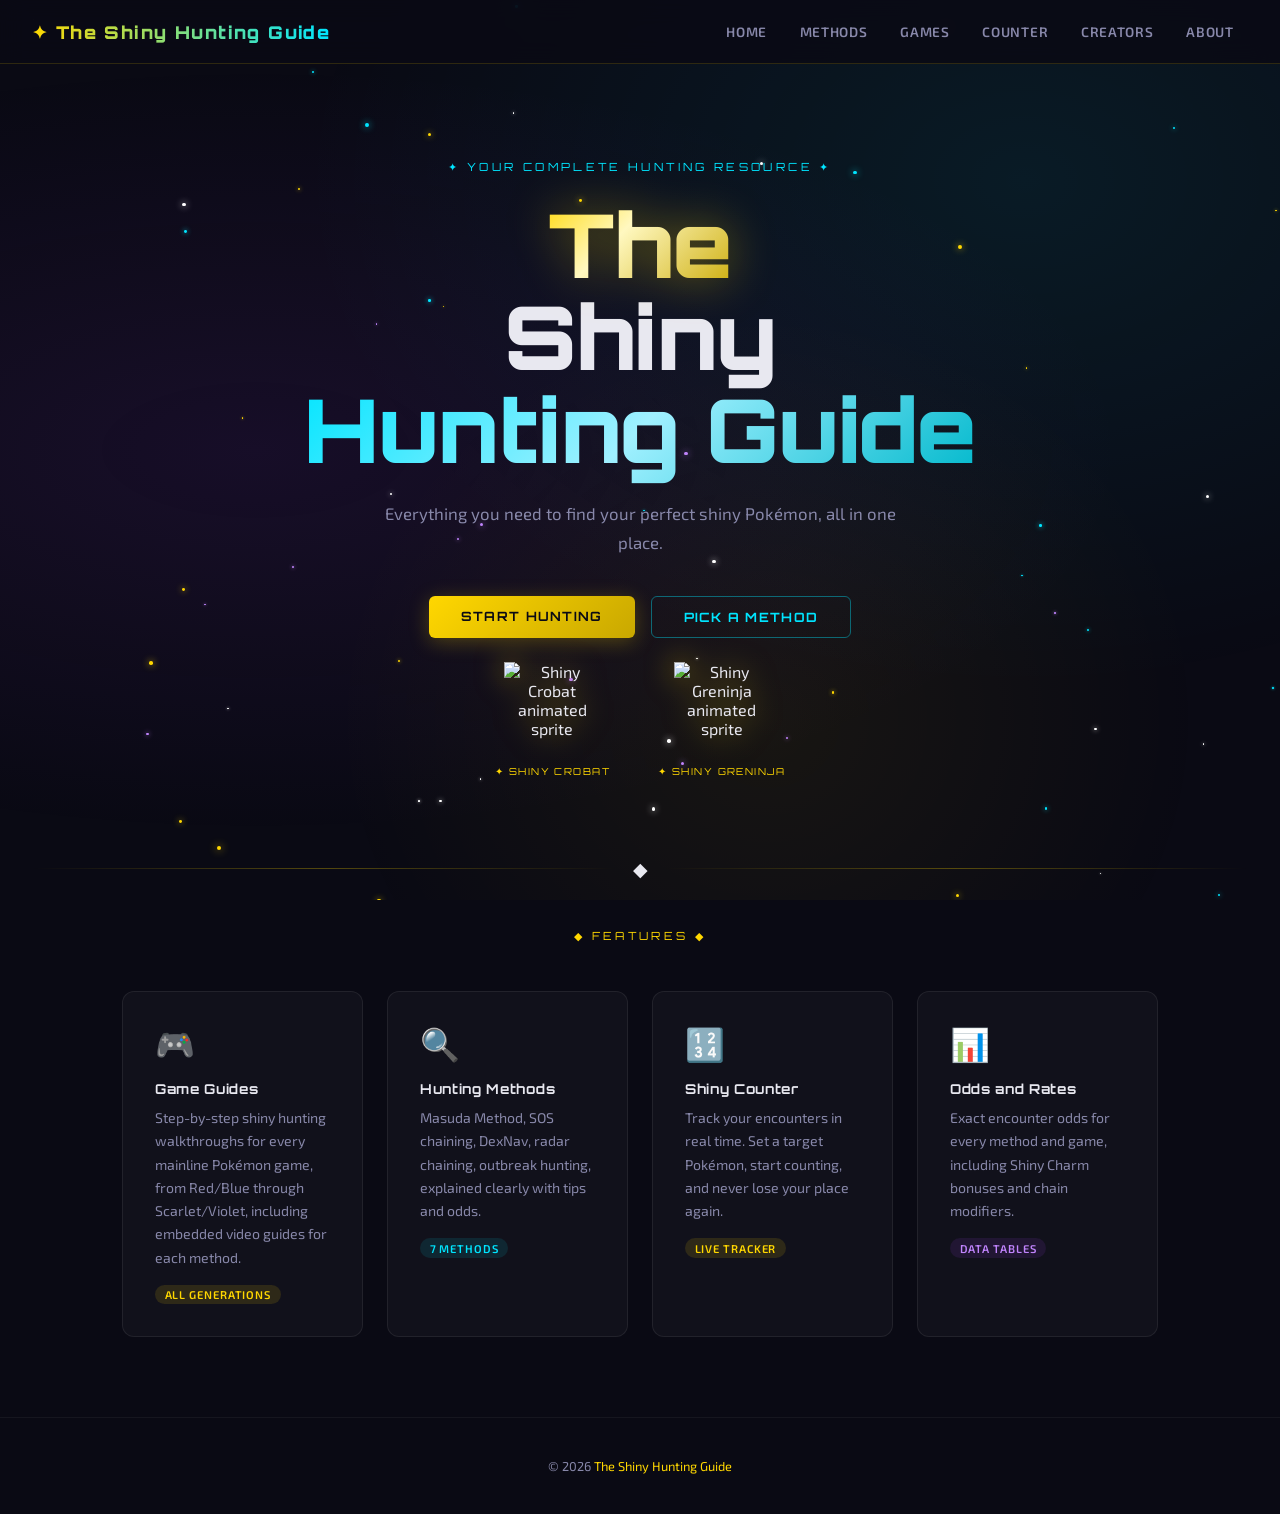
==== index.html @ c8e69e66 "Add files via upload" ====
<!DOCTYPE html>
<!--------------------------
The Shiny Hunting Guide
Tyler Million
ITEC 2380 Final Project
--------------------------->
<html lang="en">
<head>
  <meta charset="UTF-8" />
  <meta name="viewport" content="width=device-width, initial-scale=1.0"/>
  <title>The Shiny Hunting Guide</title>
  <meta name="description" content="The Shiny Hunting Guide, a complete resource for shiny hunting in every mainline Pokemon game. Methods, game guides, odds, and a live encounter counter."/>
  <link href="https://fonts.googleapis.com/css2?family=Orbitron:wght@400;700;900&family=Exo+2:wght@300;400;600&display=swap" rel="stylesheet"/>
  <link rel="stylesheet" href="style.css"/>
</head>
<body>

  <!-- Sparkle background -->
  <div class="sparkles" id="sparkles"></div>

  <!-- HEADER -->
  <header>
    <nav>
      <div class="nav-logo">✦ The Shiny Hunting Guide</div>
      <ul class="nav-links">
        <li><a href="index.html">Home</a></li>
        <li><a href="methods.html">Methods</a></li>
        <li><a href="games.html">Games</a></li>
        <li><a href="counter.html">Counter</a></li>
        <li><a href="creators.html">Creators</a></li>
        <li><a href="about.html">About</a></li>
      </ul>
    </nav>
  </header>

  <!-- MAIN CONTENT -->
  <main>

    <!-- HERO -->
    <section class="hero">
      <p class="hero-eyebrow">✦ Your Complete Hunting Resource ✦</p>
      <h1>
        <span class="word-shiny">The</span><br>
        <span class="word-hunters">Shiny</span><br>
        <span class="word-guide">Hunting Guide</span>
      </h1>
      <p class="hero-sub">
        Everything you need to find your perfect shiny Pokémon, all in one place.
      </p>
      <div class="hero-cta">
        <a href="counter.html" class="btn-primary">Start Hunting</a>
        <a href="methods.html" class="btn-secondary">Pick a Method</a>
      </div>

      <!-- Animated shiny sprites -->
      <div class="sprite-showcase">
        <div class="sprite-frame">
          <img src="https://play.pokemonshowdown.com/sprites/ani-shiny/crobat.gif" alt="Shiny Crobat animated sprite"/>
          <span class="sprite-label">✦ Shiny Crobat</span>
        </div>
        <div class="sprite-frame">
          <img src="https://play.pokemonshowdown.com/sprites/ani-shiny/greninja.gif" alt="Shiny Greninja animated sprite"/>
          <span class="sprite-label">✦ Shiny Greninja</span>
        </div>
      </div>
    </section>

    <!-- DIVIDER -->
    <div class="divider"><span class="divider-icon">◆</span></div>

    <!-- FEATURE CARDS -->
    <section class="features">
      <p class="features-title">◆ Features ◆</p>
      <ul class="sr-only-list">
        <li>Game Guides — walkthroughs for every generation with embedded video guides</li>
        <li>Hunting Methods — Masuda Method, SOS Chaining, DexNav, Outbreaks, and more</li>
        <li>Shiny Counter — live encounter tracker with session history</li>
        <li>Odds and Rates — probability tables for every method and game</li>
      </ul>
      <div class="cards-grid">

        <a class="card" href="games.html">
          <span class="card-icon">🎮</span>
          <h3>Game Guides</h3>
          <p>Step-by-step shiny hunting walkthroughs for every mainline Pokémon game, from Red/Blue through Scarlet/Violet, including embedded video guides for each method.</p>
          <span class="card-tag tag-gold">All Generations</span>
        </a>

        <a class="card" href="methods.html">
          <span class="card-icon">🔍</span>
          <h3>Hunting Methods</h3>
          <p>Masuda Method, SOS chaining, DexNav, radar chaining, outbreak hunting, explained clearly with tips and odds.</p>
          <span class="card-tag tag-teal">7 Methods</span>
        </a>

        <a class="card" href="counter.html">
          <span class="card-icon">🔢</span>
          <h3>Shiny Counter</h3>
          <p>Track your encounters in real time. Set a target Pokémon, start counting, and never lose your place again.</p>
          <span class="card-tag tag-gold">Live Tracker</span>
        </a>

        <a class="card" href="methods.html">
          <span class="card-icon">📊</span>
          <h3>Odds and Rates</h3>
          <p>Exact encounter odds for every method and game, including Shiny Charm bonuses and chain modifiers.</p>
          <span class="card-tag tag-purple">Data Tables</span>
        </a>

      </div>
    </section>

  </main>

  <!-- FOOTER -->
  <footer>
    <p>© 2026 <span>The Shiny Hunting Guide</span></p>
  </footer>

  <script src="main.js"></script>
</body>
</html>
---- style.css ----
/* ============================================================
   The Shiny Hunting Guide — style.css
   External stylesheet (no inline or embedded CSS)
   ============================================================ */

/* ---------- CSS Variables / Color Scheme ---------- */
:root {
  --gold:      #FFD700;
  --gold-dim:  #c9a800;
  --teal:      #00E5FF;
  --teal-dim:  #00b8cc;
  --purple:    #7B2FBE;
  --dark:      #0a0a14;
  --dark2:     #111128;
  --dark3:     #1a1a35;
  --text:      #e8e8f0;
  --muted:     #8888aa;
}

/* ---------- Reset ---------- */
* {
  margin: 0;
  padding: 0;
  box-sizing: border-box;
}

/* ---------- Base ---------- */
body {
  font-family: 'Exo 2', sans-serif;
  background: var(--dark);
  color: var(--text);
  min-height: 100vh;
  overflow-x: hidden;
}

/* Starfield ambient glow background */
body::before {
  content: '';
  position: fixed;
  inset: 0;
  background:
    radial-gradient(ellipse at 20% 50%, rgba(123,47,190,0.12) 0%, transparent 60%),
    radial-gradient(ellipse at 80% 20%, rgba(0,229,255,0.08)  0%, transparent 50%),
    radial-gradient(ellipse at 60% 80%, rgba(255,215,0,0.06)  0%, transparent 40%);
  pointer-events: none;
  z-index: 0;
}

/* ---------- Sparkle Particles ---------- */
.sparkles {
  position: fixed;
  inset: 0;
  pointer-events: none;
  z-index: 0;
  overflow: hidden;
}

.sparkle {
  position: absolute;
  border-radius: 50%;
  width: var(--size);
  height: var(--size);
  left: var(--left);
  top: var(--top);
  background: var(--color);
  box-shadow: 0 0 calc(var(--size) * 2) var(--color);
  animation: twinkle var(--dur) ease-in-out infinite;
  animation-delay: var(--delay);
}

@keyframes twinkle {
  0%, 100% { opacity: 0; transform: scale(0.5); }
  50%       { opacity: 1; transform: scale(1);   }
}

/* ---------- Header & Navigation ---------- */
header {
  position: sticky;
  top: 0;
  z-index: 100;
}

nav {
  background: rgba(10,10,20,0.85);
  backdrop-filter: blur(12px);
  border-bottom: 1px solid rgba(255,215,0,0.15);
  padding: 0 2rem;
  display: flex;
  align-items: center;
  justify-content: space-between;
  height: 64px;
}

.nav-logo {
  font-family: 'Orbitron', sans-serif;
  font-weight: 900;
  font-size: 1.1rem;
  letter-spacing: 0.08em;
  background: linear-gradient(90deg, var(--gold), var(--teal));
  -webkit-background-clip: text;
  -webkit-text-fill-color: transparent;
  background-clip: text;
}

.nav-links {
  display: flex;
  gap: 0.25rem;
  list-style: none;
}

.nav-links a {
  display: block;
  padding: 0.4rem 0.9rem;
  color: var(--muted);
  text-decoration: none;
  font-size: 0.85rem;
  font-weight: 600;
  letter-spacing: 0.05em;
  text-transform: uppercase;
  border-radius: 4px;
  transition: color 0.2s, background 0.2s;
}

.nav-links a:hover {
  color: var(--gold);
  background: rgba(255,215,0,0.07);
}

/* ---------- Hero ---------- */
.hero {
  position: relative;
  z-index: 1;
  text-align: center;
  padding: 6rem 2rem 5rem;
}

.hero-eyebrow {
  font-family: 'Orbitron', sans-serif;
  font-size: 0.7rem;
  letter-spacing: 0.3em;
  text-transform: uppercase;
  color: var(--teal);
  margin-bottom: 1.5rem;
  opacity: 0;
  animation: fadeUp 0.7s ease forwards 0.2s;
}

.hero h1 {
  font-family: 'Orbitron', sans-serif;
  font-size: clamp(2.5rem, 8vw, 5.5rem);
  font-weight: 900;
  line-height: 1.05;
  letter-spacing: -0.01em;
  opacity: 0;
  animation: fadeUp 0.8s ease forwards 0.4s;
}

.word-shiny {
  background: linear-gradient(135deg, var(--gold) 0%, #fff8c0 40%, var(--gold-dim) 100%);
  -webkit-background-clip: text;
  -webkit-text-fill-color: transparent;
  background-clip: text;
  filter: drop-shadow(0 0 24px rgba(255,215,0,0.4));
}

.word-hunters {
  color: var(--text);
}

.word-guide {
  background: linear-gradient(135deg, var(--teal) 0%, #a0f0ff 50%, var(--teal-dim) 100%);
  -webkit-background-clip: text;
  -webkit-text-fill-color: transparent;
  background-clip: text;
}

.hero-sub {
  margin-top: 1.5rem;
  font-size: 1.05rem;
  color: var(--muted);
  max-width: 520px;
  margin-left: auto;
  margin-right: auto;
  line-height: 1.7;
  opacity: 0;
  animation: fadeUp 0.8s ease forwards 0.6s;
}

.hero-cta {
  margin-top: 2.5rem;
  display: flex;
  gap: 1rem;
  justify-content: center;
  flex-wrap: wrap;
  opacity: 0;
  animation: fadeUp 0.8s ease forwards 0.8s;
}

/* ---------- Buttons ---------- */
.btn-primary {
  padding: 0.75rem 2rem;
  background: linear-gradient(135deg, var(--gold), var(--gold-dim));
  color: #0a0a14;
  font-family: 'Orbitron', sans-serif;
  font-weight: 700;
  font-size: 0.8rem;
  letter-spacing: 0.1em;
  text-transform: uppercase;
  border: none;
  border-radius: 6px;
  cursor: pointer;
  text-decoration: none;
  transition: transform 0.2s, box-shadow 0.2s;
  box-shadow: 0 4px 20px rgba(255,215,0,0.25);
}

.btn-primary:hover {
  transform: translateY(-2px);
  box-shadow: 0 8px 30px rgba(255,215,0,0.4);
}

.btn-secondary {
  padding: 0.75rem 2rem;
  background: transparent;
  color: var(--teal);
  font-family: 'Orbitron', sans-serif;
  font-weight: 700;
  font-size: 0.8rem;
  letter-spacing: 0.1em;
  text-transform: uppercase;
  border: 1px solid rgba(0,229,255,0.4);
  border-radius: 6px;
  cursor: pointer;
  text-decoration: none;
  transition: transform 0.2s, background 0.2s, border-color 0.2s;
}

.btn-secondary:hover {
  transform: translateY(-2px);
  background: rgba(0,229,255,0.07);
  border-color: var(--teal);
}

/* ---------- Animated Sprite Showcase ---------- */
.sprite-showcase {
  display: flex;
  justify-content: center;
  align-items: flex-end;
  gap: 3rem;
  padding: 1.5rem 0 0;
  opacity: 0;
  animation: fadeUp 0.8s ease forwards 1s;
}

.sprite-frame {
  display: flex;
  flex-direction: column;
  align-items: center;
  gap: 0.4rem;
}

.sprite-frame img {
  width: 96px;
  height: 96px;
  image-rendering: pixelated;
  filter: drop-shadow(0 0 14px rgba(255,215,0,0.55));
  animation: floatSprite 3s ease-in-out infinite;
}

.sprite-frame:nth-child(2) img {
  animation-delay: 1.5s;
}

.sprite-label {
  font-family: 'Orbitron', sans-serif;
  font-size: 0.6rem;
  letter-spacing: 0.15em;
  text-transform: uppercase;
  color: var(--gold);
}

@keyframes floatSprite {
  0%, 100% { transform: translateY(0);   }
  50%       { transform: translateY(-8px); }
}

/* ---------- Divider ---------- */
.divider {
  position: relative;
  z-index: 1;
  display: flex;
  align-items: center;
  gap: 1rem;
  padding: 0 2rem;
  margin-bottom: 3rem;
}

.divider::before,
.divider::after {
  content: '';
  flex: 1;
  height: 1px;
  background: linear-gradient(90deg, transparent, rgba(255,215,0,0.3), transparent);
}

.divider-icon {
  font-size: 1.2rem;
}

/* ---------- Feature Cards ---------- */
.features {
  position: relative;
  z-index: 1;
  padding: 0 2rem 5rem;
  max-width: 1100px;
  margin: 0 auto;
}

.features-title {
  text-align: center;
  font-family: 'Orbitron', sans-serif;
  font-size: 0.7rem;
  letter-spacing: 0.3em;
  text-transform: uppercase;
  color: var(--gold);
  margin-bottom: 3rem;
}

.cards-grid {
  display: grid;
  grid-template-columns: repeat(auto-fit, minmax(240px, 1fr));
  gap: 1.5rem;
}

.card {
  background: rgba(255,255,255,0.03);
  border: 1px solid rgba(255,255,255,0.07);
  border-radius: 12px;
  padding: 2rem;
  transition: transform 0.25s, border-color 0.25s, box-shadow 0.25s;
  cursor: pointer;
  text-decoration: none;
  color: inherit;
  display: block;
}

.card:hover {
  transform: translateY(-5px);
  border-color: rgba(255,215,0,0.25);
  box-shadow: 0 12px 40px rgba(0,0,0,0.4), 0 0 0 1px rgba(255,215,0,0.1);
}

.card-icon {
  font-size: 2rem;
  margin-bottom: 1rem;
  display: block;
}

.card h3 {
  font-family: 'Orbitron', sans-serif;
  font-size: 0.85rem;
  font-weight: 700;
  letter-spacing: 0.05em;
  color: var(--text);
  margin-bottom: 0.6rem;
}

.card p {
  font-size: 0.88rem;
  color: var(--muted);
  line-height: 1.65;
}

.card-tag {
  display: inline-block;
  margin-top: 1rem;
  padding: 0.2rem 0.6rem;
  border-radius: 20px;
  font-size: 0.7rem;
  font-weight: 600;
  letter-spacing: 0.08em;
  text-transform: uppercase;
}

.tag-gold   { background: rgba(255,215,0,0.12);   color: var(--gold);   }
.tag-teal   { background: rgba(0,229,255,0.10);   color: var(--teal);   }
.tag-purple { background: rgba(123,47,190,0.15);  color: #c084fc;       }

/* ---------- Counter Section ---------- */

/* ---------- Footer ---------- */
footer {
  position: relative;
  z-index: 1;
  text-align: center;
  padding: 2.5rem 2rem;
  color: var(--muted);
  font-size: 0.8rem;
  border-top: 1px solid rgba(255,255,255,0.05);
}

footer span {
  color: var(--gold);
}

/* ---------- Keyframe Animations ---------- */
@keyframes fadeUp {
  from { opacity: 0; transform: translateY(20px); }
  to   { opacity: 1; transform: translateY(0);    }
}

/* ============================================================
   Content Page Styles
   ============================================================ */

/* ---------- Active Nav Link ---------- */
.nav-active {
  color: var(--gold) !important;
  background: rgba(255,215,0,0.07);
  border-radius: 4px;
}

/* ---------- Page Hero (content pages) ---------- */
.page-hero {
  position: relative;
  z-index: 1;
  text-align: center;
  padding: 4rem 2rem 3rem;
}

.page-eyebrow {
  font-family: 'Orbitron', sans-serif;
  font-size: 0.7rem;
  letter-spacing: 0.3em;
  text-transform: uppercase;
  color: var(--teal);
  margin-bottom: 1rem;
}

.page-title {
  font-family: 'Orbitron', sans-serif;
  font-size: clamp(2rem, 6vw, 3.5rem);
  font-weight: 900;
  color: var(--text);
  margin-bottom: 1rem;
}

.page-sub {
  font-size: 1rem;
  color: var(--muted);
  max-width: 560px;
  margin: 0 auto;
  line-height: 1.7;
}

/* ---------- Content Sections ---------- */
.content-section {
  position: relative;
  z-index: 1;
  max-width: 1000px;
  margin: 0 auto 4rem;
  padding: 0 2rem;
}

.section-heading {
  font-family: 'Orbitron', sans-serif;
  font-size: 0.8rem;
  font-weight: 700;
  letter-spacing: 0.2em;
  text-transform: uppercase;
  color: var(--gold);
  margin-bottom: 1.5rem;
  padding-bottom: 0.5rem;
  border-bottom: 1px solid rgba(255,215,0,0.15);
}

.body-text {
  color: var(--muted);
  line-height: 1.8;
  margin-bottom: 1.2rem;
  font-size: 0.95rem;
}

.inline-link {
  color: var(--teal);
  text-decoration: none;
  border-bottom: 1px solid rgba(0,229,255,0.3);
  transition: border-color 0.2s, color 0.2s;
}

.inline-link:hover {
  color: var(--gold);
  border-color: rgba(255,215,0,0.5);
}

/* ---------- Tables ---------- */
.table-wrap {
  overflow-x: auto;
}

table {
  width: 100%;
  border-collapse: collapse;
  font-size: 0.9rem;
}

thead th {
  font-family: 'Orbitron', sans-serif;
  font-size: 0.7rem;
  letter-spacing: 0.1em;
  text-transform: uppercase;
  color: var(--gold);
  padding: 0.75rem 1rem;
  text-align: left;
  border-bottom: 1px solid rgba(255,215,0,0.2);
  background: rgba(255,215,0,0.04);
}

tbody td {
  padding: 0.7rem 1rem;
  color: var(--muted);
  border-bottom: 1px solid rgba(255,255,255,0.04);
}

tbody tr:hover td {
  background: rgba(255,255,255,0.02);
  color: var(--text);
}

/* ---------- Method Cards ---------- */
.method-list {
  display: flex;
  flex-direction: column;
  gap: 1.5rem;
}

.method-card {
  background: rgba(255,255,255,0.03);
  border: 1px solid rgba(255,255,255,0.07);
  border-radius: 12px;
  padding: 2rem;
  transition: border-color 0.25s;
}

.method-card:hover {
  border-color: rgba(255,215,0,0.2);
}

.method-header {
  display: flex;
  align-items: flex-start;
  gap: 1rem;
  margin-bottom: 1rem;
}

.method-header h3 {
  font-family: 'Orbitron', sans-serif;
  font-size: 0.95rem;
  font-weight: 700;
  color: var(--text);
  margin-bottom: 0.4rem;
}

.method-card p {
  color: var(--muted);
  line-height: 1.75;
  margin-bottom: 1rem;
  font-size: 0.92rem;
}

.method-card ul {
  list-style: none;
  padding: 0;
  margin-bottom: 1rem;
}

.method-card ul li {
  color: var(--muted);
  font-size: 0.88rem;
  padding: 0.3rem 0 0.3rem 1.2rem;
  border-left: 2px solid rgba(255,215,0,0.2);
  margin-bottom: 0.4rem;
  line-height: 1.6;
}

.method-tip {
  font-size: 0.85rem;
  color: var(--teal);
  background: rgba(0,229,255,0.05);
  border-left: 2px solid var(--teal);
  padding: 0.6rem 1rem;
  border-radius: 0 6px 6px 0;
  margin-top: 0.5rem;
}

/* ---------- Game Grid ---------- */
.game-grid {
  display: grid;
  grid-template-columns: repeat(auto-fit, minmax(300px, 1fr));
  gap: 1.5rem;
}

.game-card {
  background: rgba(255,255,255,0.03);
  border: 1px solid rgba(255,255,255,0.07);
  border-radius: 12px;
  padding: 1.75rem;
  transition: border-color 0.25s;
}

.game-card:hover {
  border-color: rgba(0,229,255,0.2);
}

.game-card h3 {
  font-family: 'Orbitron', sans-serif;
  font-size: 0.85rem;
  font-weight: 700;
  color: var(--text);
  margin-bottom: 0.75rem;
}

.game-card p {
  color: var(--muted);
  font-size: 0.88rem;
  line-height: 1.7;
  margin-bottom: 0.75rem;
}

.game-card ul {
  list-style: none;
  padding: 0;
  margin-bottom: 1rem;
}

.game-card ul li {
  color: var(--muted);
  font-size: 0.85rem;
  padding: 0.25rem 0 0.25rem 1rem;
  border-left: 2px solid rgba(0,229,255,0.2);
  margin-bottom: 0.3rem;
}

/* ---------- Video Links ---------- */
.video-link {
  display: inline-block;
  margin-top: 1rem;
  padding: 0.55rem 1.1rem;
  background: rgba(0,229,255,0.07);
  border: 1px solid rgba(0,229,255,0.3);
  border-radius: 6px;
  color: var(--teal);
  text-decoration: none;
  font-size: 0.82rem;
  font-weight: 600;
  letter-spacing: 0.04em;
  transition: background 0.2s, border-color 0.2s, color 0.2s;
}

.video-link:hover {
  background: rgba(0,229,255,0.15);
  border-color: var(--teal);
  color: #fff;
}

.video-link + .video-link {
  margin-left: 0.5rem;
}

/* ---------- Counter Page ---------- */
.counter-tool {
  display: flex;
  flex-direction: column;
  gap: 3rem;
}

.counter-setup {
  display: grid;
  grid-template-columns: repeat(auto-fit, minmax(220px, 1fr));
  gap: 1.25rem;
  padding: 1.75rem;
  background: rgba(255,255,255,0.02);
  border: 1px solid rgba(255,255,255,0.06);
  border-radius: 12px;
}

.form-group {
  display: flex;
  flex-direction: column;
  gap: 0.5rem;
}

.form-group label {
  font-family: 'Orbitron', sans-serif;
  font-size: 0.65rem;
  letter-spacing: 0.15em;
  text-transform: uppercase;
  color: var(--gold);
}

.form-group input,
.form-group select,
.form-group textarea {
  background: rgba(255,255,255,0.04);
  border: 1px solid rgba(255,255,255,0.1);
  border-radius: 6px;
  color: var(--text);
  font-family: 'Exo 2', sans-serif;
  font-size: 0.9rem;
  padding: 0.6rem 0.9rem;
  transition: border-color 0.2s;
}

.form-group input:focus,
.form-group select:focus,
.form-group textarea:focus {
  outline: none;
  border-color: rgba(0,229,255,0.5);
}

.form-group select option {
  background: #1a1a35;
  color: #e8e8f0;
}

.form-group select optgroup {
  background: #0a0a14;
  color: #8888aa;
  font-style: normal;
  font-weight: 600;
}

.full-counter {
  text-align: center;
  padding: 3rem 2rem;
  background: rgba(255,255,255,0.02);
  border: 1px solid rgba(255,215,0,0.08);
  border-radius: 12px;
}

.btn-found {
  background: linear-gradient(135deg, var(--gold), var(--gold-dim));
  color: #0a0a14;
  font-weight: 700;
  box-shadow: 0 4px 16px rgba(255,215,0,0.25);
}

.btn-found:hover {
  transform: scale(1.05);
  box-shadow: 0 6px 24px rgba(255,215,0,0.45);
}

.btn-phase {
  background: rgba(0,229,255,0.1);
  color: var(--teal);
  border: 1px solid rgba(0,229,255,0.3);
}

.btn-phase:hover {
  background: rgba(0,229,255,0.2);
  border-color: var(--teal);
}

.btn-danger {
  background: transparent;
  color: var(--muted);
  border: 1px solid rgba(255,255,255,0.1);
}

.btn-danger:hover {
  color: #ff6b6b;
  border-color: #ff6b6b;
}

.phase-section,
.history-section {
  padding: 1.75rem;
  background: rgba(255,255,255,0.02);
  border: 1px solid rgba(255,255,255,0.06);
  border-radius: 12px;
}

.phase-intro {
  color: var(--muted);
  font-size: 0.88rem;
  margin-bottom: 1.5rem;
  line-height: 1.6;
}

.phase-stats {
  display: grid;
  grid-template-columns: repeat(auto-fit, minmax(140px, 1fr));
  gap: 1rem;
}

.stat-card {
  display: flex;
  flex-direction: column;
  align-items: center;
  gap: 0.4rem;
  padding: 1.25rem;
  background: rgba(255,255,255,0.03);
  border: 1px solid rgba(255,255,255,0.06);
  border-radius: 8px;
}

.stat-label {
  font-family: 'Orbitron', sans-serif;
  font-size: 0.6rem;
  letter-spacing: 0.15em;
  text-transform: uppercase;
  color: var(--muted);
}

.stat-value {
  font-family: 'Orbitron', sans-serif;
  font-size: 1.75rem;
  font-weight: 900;
  color: var(--teal);
}

#history-table {
  margin-top: 1rem;
}

.history-empty td {
  text-align: center;
  color: var(--muted);
  font-size: 0.85rem;
  padding: 1.5rem;
  font-style: italic;
}

/* ---------- Creator Cards ---------- */
.creator-grid {
  display: grid;
  grid-template-columns: repeat(3, 1fr);
  gap: 1.5rem;
}

.creator-card {
  background: rgba(255,255,255,0.03);
  border: 1px solid rgba(255,255,255,0.07);
  border-radius: 12px;
  padding: 1.35rem;
  display: flex;
  flex-direction: column;
  gap: 0.75rem;
  transition: border-color 0.25s;
}

.creator-card:hover {
  border-color: rgba(255,215,0,0.2);
}

.creator-header {
  display: flex;
  align-items: center;
  gap: 0.85rem;
}

.creator-avatar {
  width: 52px;
  height: 52px;
  border-radius: 50%;
  background: rgba(255,215,0,0.15);
  border: 2px solid rgba(255,215,0,0.3);
  display: flex;
  align-items: center;
  justify-content: center;
  font-family: 'Orbitron', sans-serif;
  font-weight: 900;
  font-size: 1.2rem;
  color: var(--gold);
  flex-shrink: 0;
}

.creator-avatar-teal {
  background: rgba(0,229,255,0.1);
  border-color: rgba(0,229,255,0.3);
  color: var(--teal);
}

.creator-avatar-purple {
  background: rgba(123,47,190,0.15);
  border-color: rgba(123,47,190,0.4);
  color: #c084fc;
}

.creator-info h3 {
  font-family: 'Orbitron', sans-serif;
  font-size: 0.8rem;
  font-weight: 700;
  color: var(--text);
  margin-bottom: 0.35rem;
}

.creator-card p {
  color: var(--muted);
  font-size: 0.82rem;
  line-height: 1.65;
}

.creator-card ul {
  list-style: none;
  padding: 0;
}

.creator-card ul li {
  color: var(--muted);
  font-size: 0.79rem;
  padding: 0.2rem 0 0.2rem 0.85rem;
  border-left: 2px solid rgba(255,215,0,0.15);
  margin-bottom: 0.25rem;
  line-height: 1.5;
}

.creator-link {
  display: inline-block;
  margin-top: 0.25rem;
  text-align: center;
  font-size: 0.75rem;
}

/* ---------- About / Sources ---------- */
.source-list {
  list-style: none;
  padding: 0;
  display: flex;
  flex-direction: column;
  gap: 0.75rem;
  margin-top: 1rem;
}

.source-list li {
  color: var(--muted);
  font-size: 0.9rem;
  line-height: 1.6;
  padding: 0.75rem 1rem;
  background: rgba(255,255,255,0.02);
  border-left: 2px solid rgba(0,229,255,0.3);
  border-radius: 0 6px 6px 0;
}

/* ---------- Contact Form ---------- */
.contact-form {
  display: flex;
  flex-direction: column;
  gap: 1.25rem;
  max-width: 600px;
  margin-top: 1.5rem;
}

.contact-form textarea {
  resize: vertical;
  min-height: 120px;
}

.form-confirm {
  color: var(--teal);
  font-size: 0.9rem;
  min-height: 1.4rem;
}

/* ---------- Responsive ---------- */
@media (max-width: 640px) {
  .nav-links {
    gap: 0;
  }
  .nav-links a {
    padding: 0.4rem 0.5rem;
    font-size: 0.75rem;
  }
  .page-hero {
    padding: 2.5rem 1.5rem 2rem;
  }
  .content-section {
    padding: 0 1.25rem;
  }
  .counter-setup {
    grid-template-columns: 1fr;
  }
  .phase-stats {
    grid-template-columns: 1fr 1fr;
  }
  .creator-grid {
    grid-template-columns: 1fr;
  }
}

@media (max-width: 900px) and (min-width: 641px) {
  .creator-grid {
    grid-template-columns: repeat(2, 1fr);
  }
}

/* ---------- Creator Profile Pictures ---------- */
.creator-pfp {
  width: 64px;
  height: 64px;
  border-radius: 50%;
  object-fit: cover;
  border: 2px solid rgba(255,215,0,0.3);
  flex-shrink: 0;
}

/* ---------- Counter Save Note ---------- */
.counter-save-note {
  margin-top: 1rem;
  font-size: 0.78rem;
  color: var(--muted);
}

.clear-save-btn {
  background: none;
  border: none;
  color: var(--teal);
  font-size: 0.78rem;
  font-family: 'Exo 2', sans-serif;
  cursor: pointer;
  text-decoration: underline;
  padding: 0;
}

.clear-save-btn:hover {
  color: #ff6b6b;
}

/* ---------- Game Card Images ---------- */
.game-card-img {
  width: 100%;
  height: auto;
  max-height: 200px;
  object-fit: contain;
  object-position: center center;
  border-radius: 6px;
  margin-bottom: 0.75rem;
  display: block;
  background: rgba(0,0,0,0.2);
}

.game-card-subtitle {
  font-family: 'Orbitron', sans-serif;
  font-size: 0.8rem;
  font-weight: 700;
  color: var(--text);
  margin-bottom: 0.75rem;
  margin-top: 0.5rem;
}
/* ---------- Index feature list (semantic, visually hidden behind cards) ---------- */
.sr-only-list {
  list-style: none;
  padding: 0;
  margin: 0 0 1.5rem 0;
  display: none;
}

/* ---------- Counter phase tips list ---------- */
.phase-tips {
  list-style: none;
  padding: 0;
  margin: 0 0 1.5rem 0;
}

.phase-tips li {
  color: var(--muted);
  font-size: 0.88rem;
  padding: 0.3rem 0 0.3rem 1rem;
  border-left: 2px solid rgba(0,229,255,0.2);
  margin-bottom: 0.4rem;
  line-height: 1.6;
}

/* ---------- Counter Page Buttons ---------- */
.counter-btn {
  padding: 0.65rem 1.75rem;
  border-radius: 6px;
  font-family: 'Orbitron', sans-serif;
  font-weight: 700;
  font-size: 0.85rem;
  cursor: pointer;
  border: none;
  transition: transform 0.15s, box-shadow 0.15s;
}

/* Counter bump animation triggered by JS class toggle */
.counter-bump {
  transform: scale(1.08);
  transition: transform 0.15s ease;
}

/* Found target flash animation */
.counter-found {
  color: var(--gold) !important;
  filter: drop-shadow(0 0 40px rgba(255,215,0,0.9));
  transition: color 0.3s ease, filter 0.3s ease;
}

/* ---------- Counter Display ---------- */
.counter-display {
  font-family: 'Orbitron', sans-serif;
  font-size: clamp(3rem, 10vw, 6rem);
  font-weight: 900;
  color: var(--gold);
  filter: drop-shadow(0 0 30px rgba(255,215,0,0.5));
  letter-spacing: 0.05em;
  user-select: none;
}

.counter-label {
  font-family: 'Orbitron', sans-serif;
  font-size: 0.7rem;
  letter-spacing: 0.3em;
  color: var(--teal);
  text-transform: uppercase;
  margin-bottom: 1rem;
}

.counter-sub {
  color: var(--muted);
  font-size: 0.9rem;
  margin: 0.75rem 0 2rem;
}

.counter-buttons {
  display: flex;
  gap: 1rem;
  justify-content: center;
  flex-wrap: wrap;
}
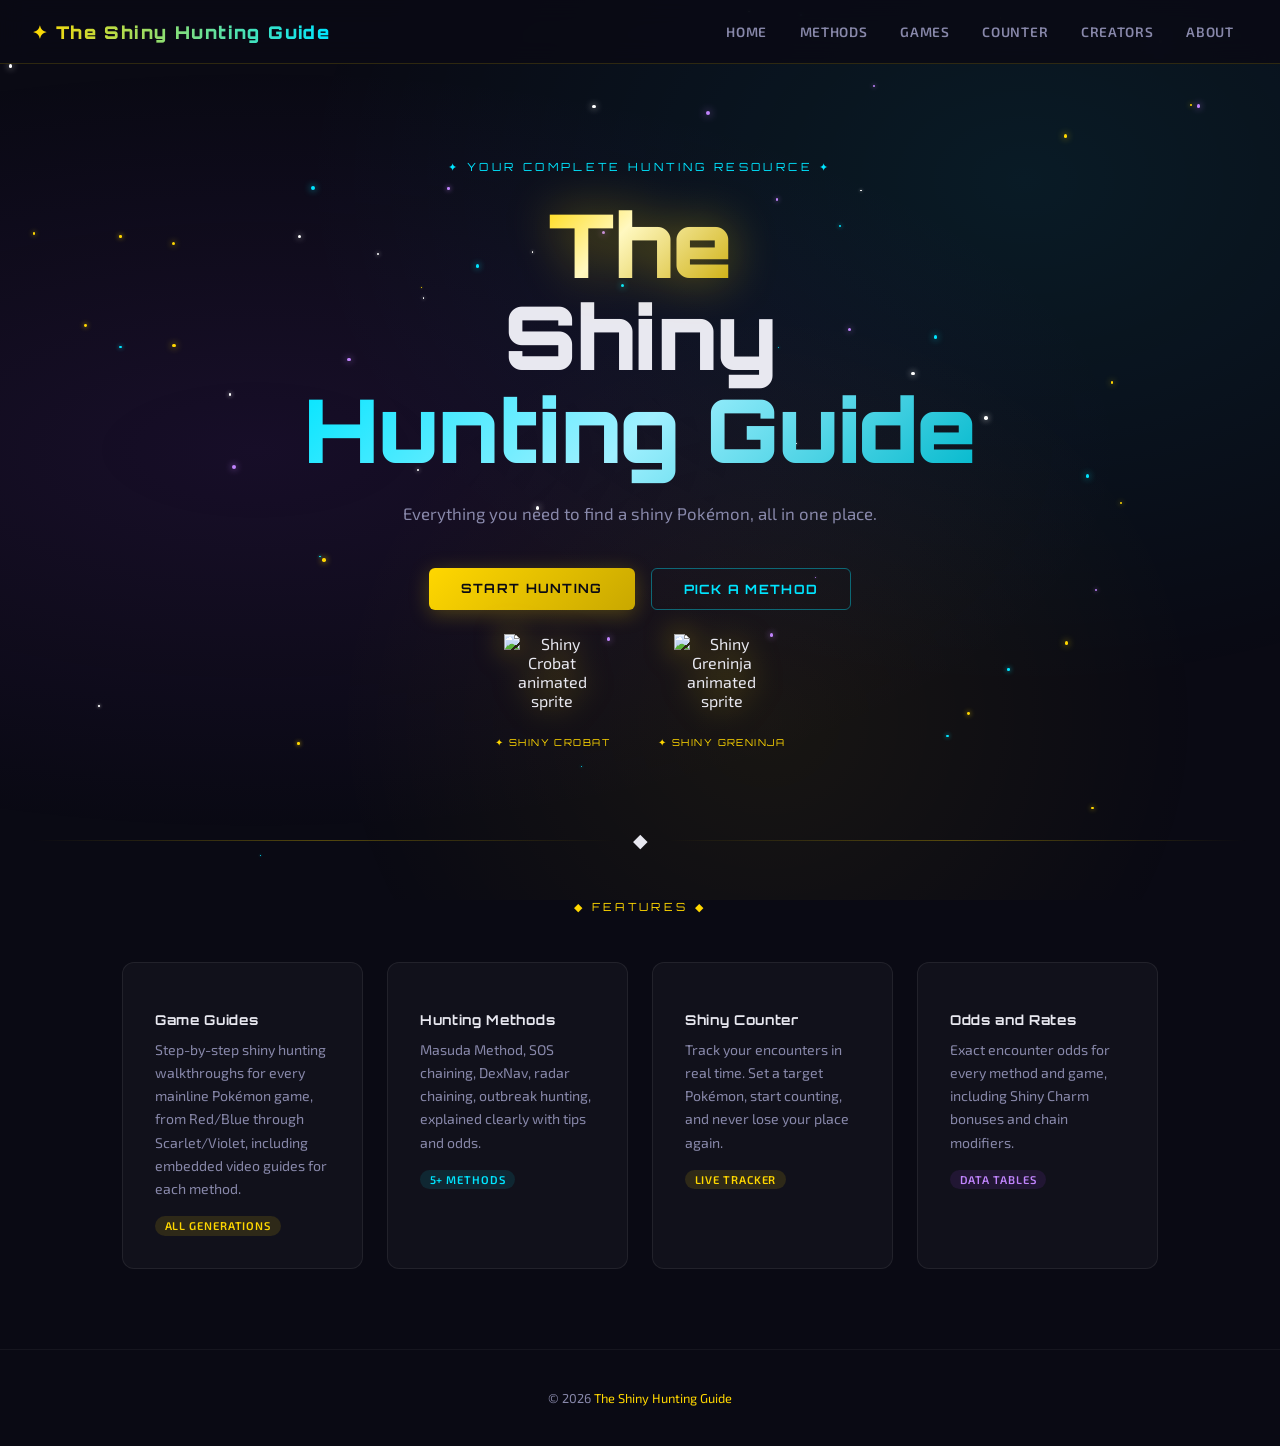
==== commit a949d0f5: "Update text and remove card icons in index.html" ====
--- a/index.html
+++ b/index.html
@@ -45,7 +45,7 @@
         <span class="word-guide">Hunting Guide</span>
       </h1>
       <p class="hero-sub">
-        Everything you need to find your perfect shiny Pokémon, all in one place.
+        Everything you need to find a shiny Pokémon, all in one place.
       </p>
       <div class="hero-cta">
         <a href="counter.html" class="btn-primary">Start Hunting</a>
@@ -80,28 +80,28 @@
       <div class="cards-grid">
 
         <a class="card" href="games.html">
-          <span class="card-icon">🎮</span>
+          <span class="card-icon"></span>
           <h3>Game Guides</h3>
           <p>Step-by-step shiny hunting walkthroughs for every mainline Pokémon game, from Red/Blue through Scarlet/Violet, including embedded video guides for each method.</p>
           <span class="card-tag tag-gold">All Generations</span>
         </a>
 
         <a class="card" href="methods.html">
-          <span class="card-icon">🔍</span>
+          <span class="card-icon"></span>
           <h3>Hunting Methods</h3>
           <p>Masuda Method, SOS chaining, DexNav, radar chaining, outbreak hunting, explained clearly with tips and odds.</p>
-          <span class="card-tag tag-teal">7 Methods</span>
+          <span class="card-tag tag-teal">5+ Methods</span>
         </a>
 
         <a class="card" href="counter.html">
-          <span class="card-icon">🔢</span>
+          <span class="card-icon"></span>
           <h3>Shiny Counter</h3>
           <p>Track your encounters in real time. Set a target Pokémon, start counting, and never lose your place again.</p>
           <span class="card-tag tag-gold">Live Tracker</span>
         </a>
 
         <a class="card" href="methods.html">
-          <span class="card-icon">📊</span>
+          <span class="card-icon"></span>
           <h3>Odds and Rates</h3>
           <p>Exact encounter odds for every method and game, including Shiny Charm bonuses and chain modifiers.</p>
           <span class="card-tag tag-purple">Data Tables</span>
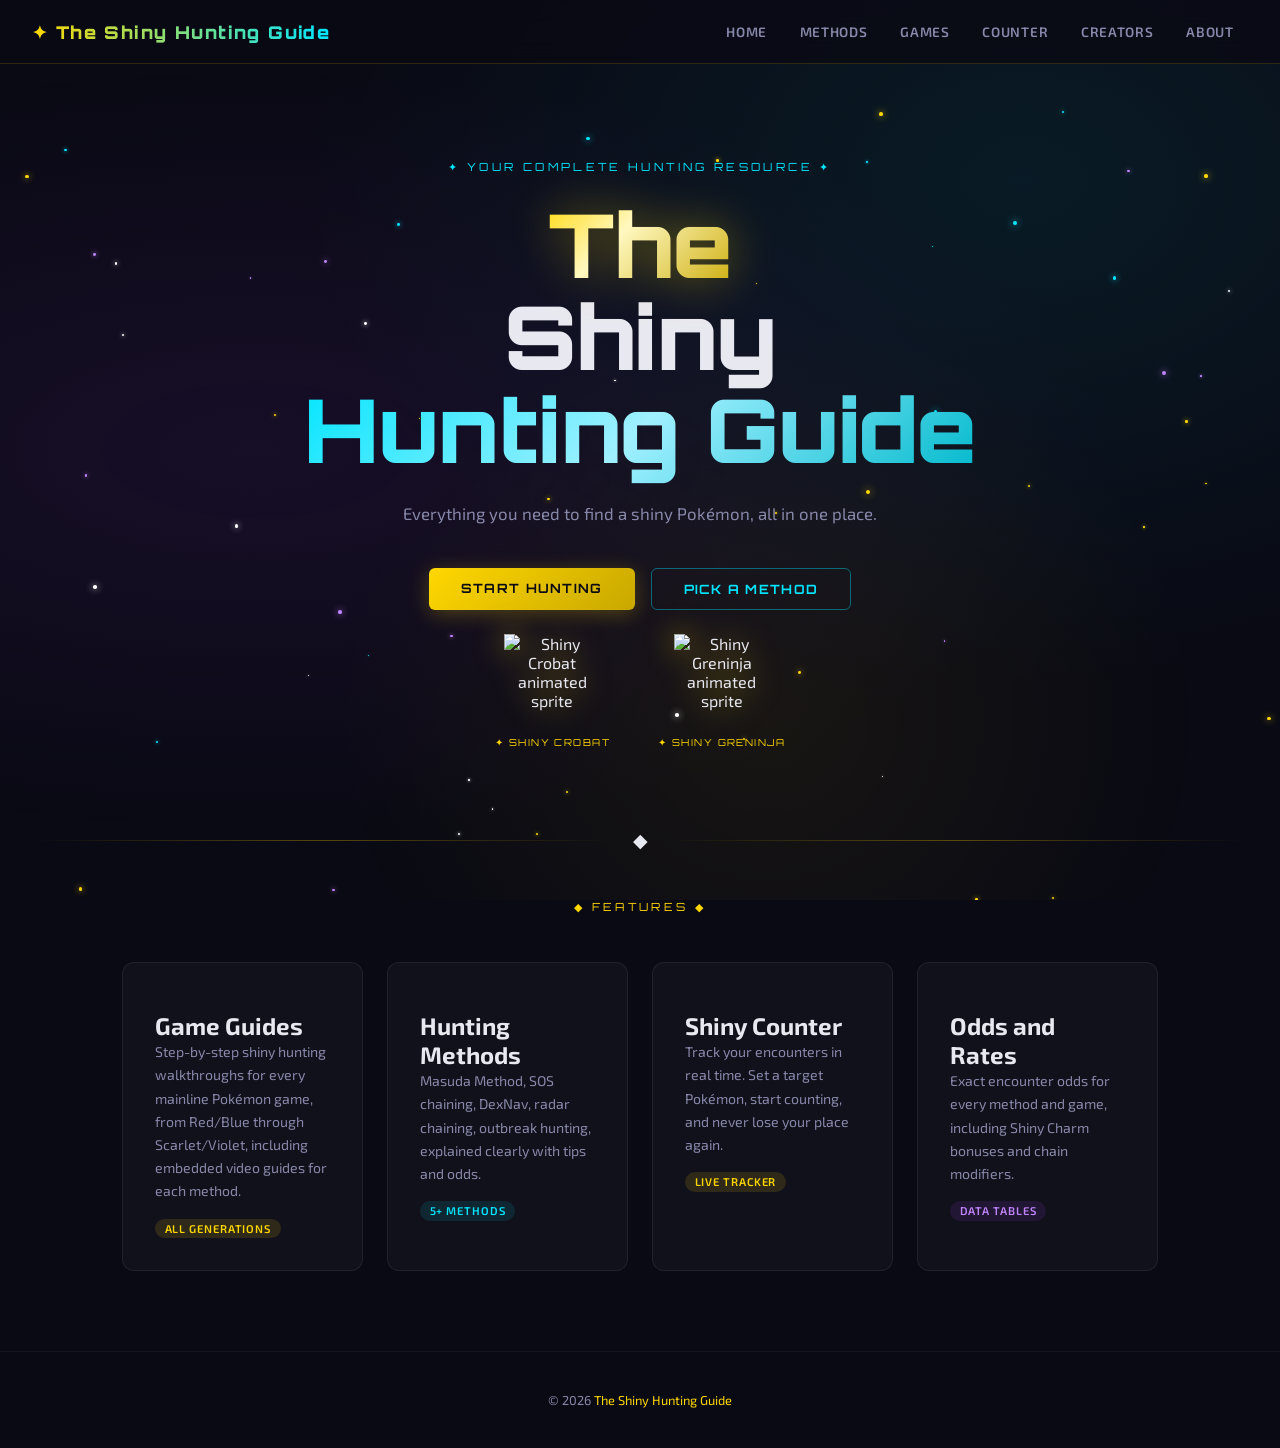
==== commit e46cbdf6: "Change headings from h3 to h2 for consistency" ====
--- a/index.html
+++ b/index.html
@@ -81,28 +81,28 @@
 
         <a class="card" href="games.html">
           <span class="card-icon"></span>
-          <h3>Game Guides</h3>
+          <h2>Game Guides</h2>
           <p>Step-by-step shiny hunting walkthroughs for every mainline Pokémon game, from Red/Blue through Scarlet/Violet, including embedded video guides for each method.</p>
           <span class="card-tag tag-gold">All Generations</span>
         </a>
 
         <a class="card" href="methods.html">
           <span class="card-icon"></span>
-          <h3>Hunting Methods</h3>
+          <h2>Hunting Methods</h2>
           <p>Masuda Method, SOS chaining, DexNav, radar chaining, outbreak hunting, explained clearly with tips and odds.</p>
           <span class="card-tag tag-teal">5+ Methods</span>
         </a>
 
         <a class="card" href="counter.html">
           <span class="card-icon"></span>
-          <h3>Shiny Counter</h3>
+          <h2>Shiny Counter</h2>
           <p>Track your encounters in real time. Set a target Pokémon, start counting, and never lose your place again.</p>
           <span class="card-tag tag-gold">Live Tracker</span>
         </a>
 
         <a class="card" href="methods.html">
           <span class="card-icon"></span>
-          <h3>Odds and Rates</h3>
+          <h2>Odds and Rates</h2>
           <p>Exact encounter odds for every method and game, including Shiny Charm bonuses and chain modifiers.</p>
           <span class="card-tag tag-purple">Data Tables</span>
         </a>
--- a/style.css
+++ b/style.css
@@ -736,6 +736,7 @@
   background: rgba(255,255,255,0.02);
   border: 1px solid rgba(255,215,0,0.08);
   border-radius: 12px;
+  position: relative;
 }
 
 .btn-found {
@@ -1096,6 +1097,23 @@
   transition: color 0.3s ease, filter 0.3s ease;
 }
 
+/* Visual ping ring */
+.counter-ping {
+  position: absolute;
+  width: 100%;
+  height: 100%;
+  top: 0;
+  left: 0;
+  border-radius: 12px;
+  pointer-events: none;
+  animation: pingRing 0.5s ease-out forwards;
+}
+
+@keyframes pingRing {
+  0% {box-shadow: 0 0 0 0 rgba(0,229,225,0.6); opacity: 1; }
+  100% {box-shadow:0 0 0 24px rgba(0,229,255,0); opacity: 0;}
+}
+
 /* ---------- Counter Display ---------- */
 .counter-display {
   font-family: 'Orbitron', sans-serif;
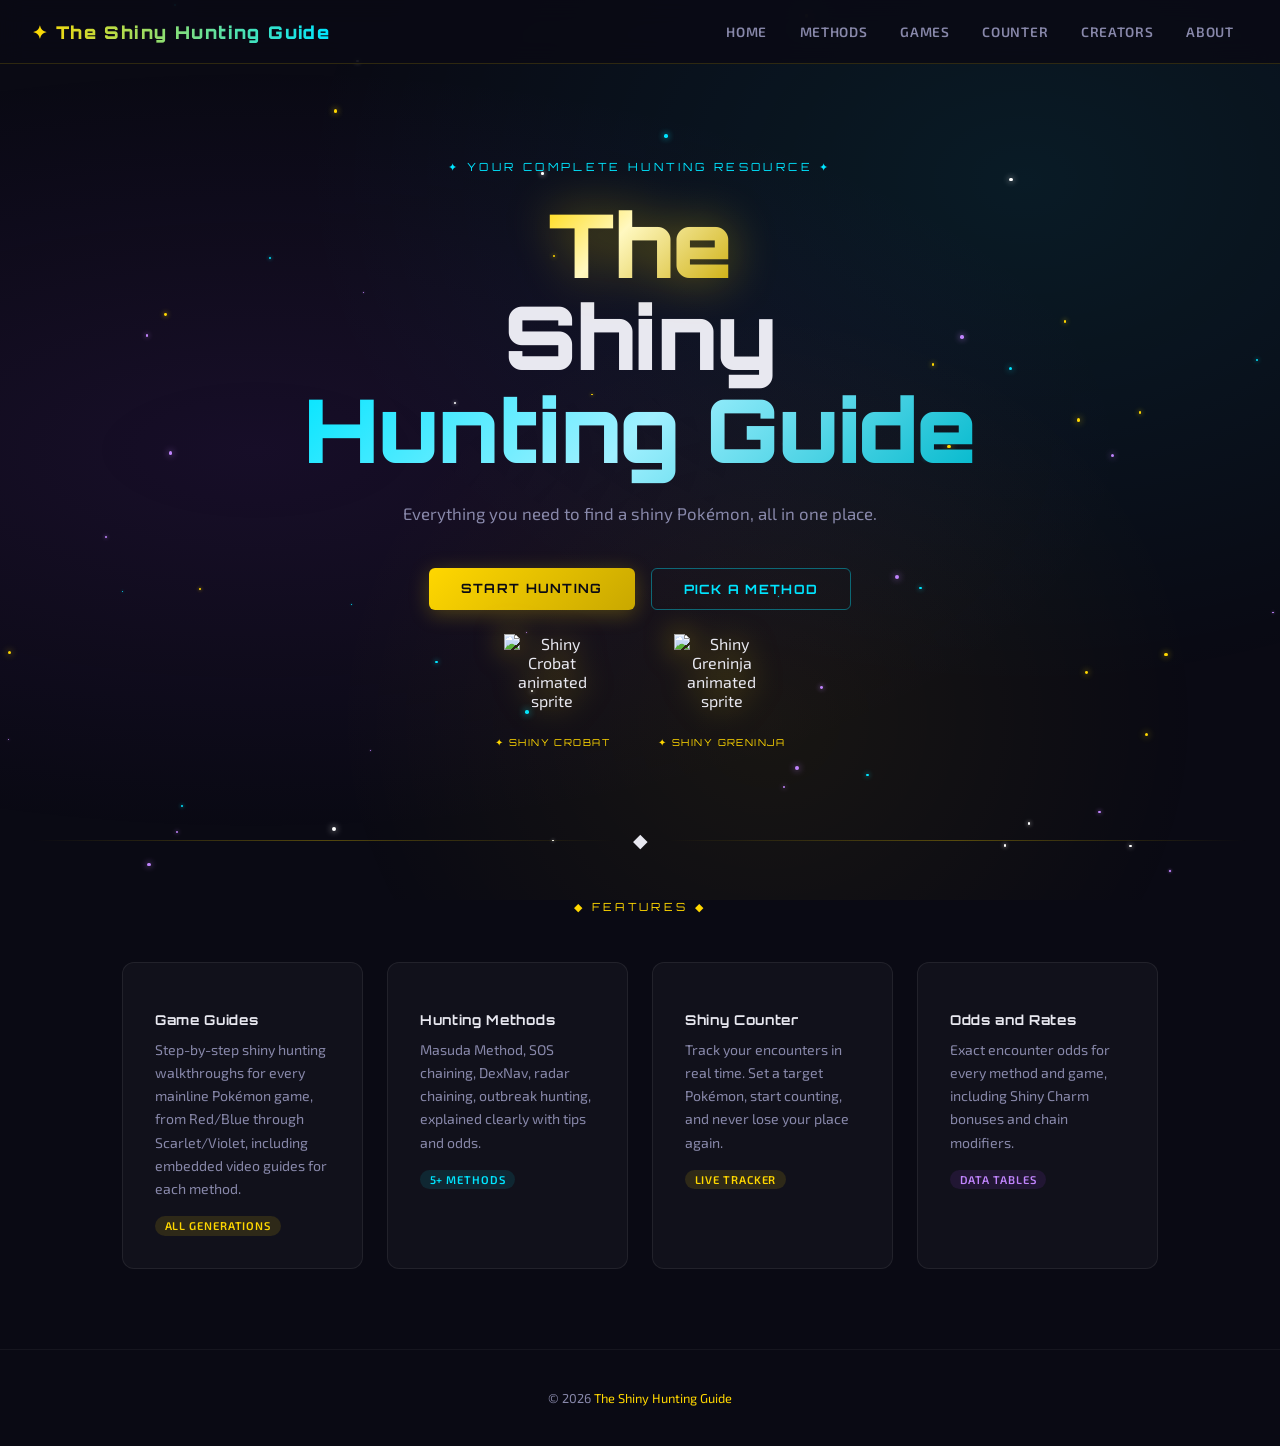
==== commit 5f797743: "Replace external sprite images with local files" ====
--- a/index.html
+++ b/index.html
@@ -55,11 +55,11 @@
       <!-- Animated shiny sprites -->
       <div class="sprite-showcase">
         <div class="sprite-frame">
-          <img src="https://play.pokemonshowdown.com/sprites/ani-shiny/crobat.gif" alt="Shiny Crobat animated sprite"/>
+          <img src="img/crobat-shiny" alt="Shiny Crobat animated sprite"/>
           <span class="sprite-label">✦ Shiny Crobat</span>
         </div>
         <div class="sprite-frame">
-          <img src="https://play.pokemonshowdown.com/sprites/ani-shiny/greninja.gif" alt="Shiny Greninja animated sprite"/>
+          <img src="img/greninja-shiny" alt="Shiny Greninja animated sprite"/>
           <span class="sprite-label">✦ Shiny Greninja</span>
         </div>
       </div>
--- a/style.css
+++ b/style.css
@@ -356,7 +356,7 @@
   display: block;
 }
 
-.card h3 {
+.card h2 {
   font-family: 'Orbitron', sans-serif;
   font-size: 0.85rem;
   font-weight: 700;
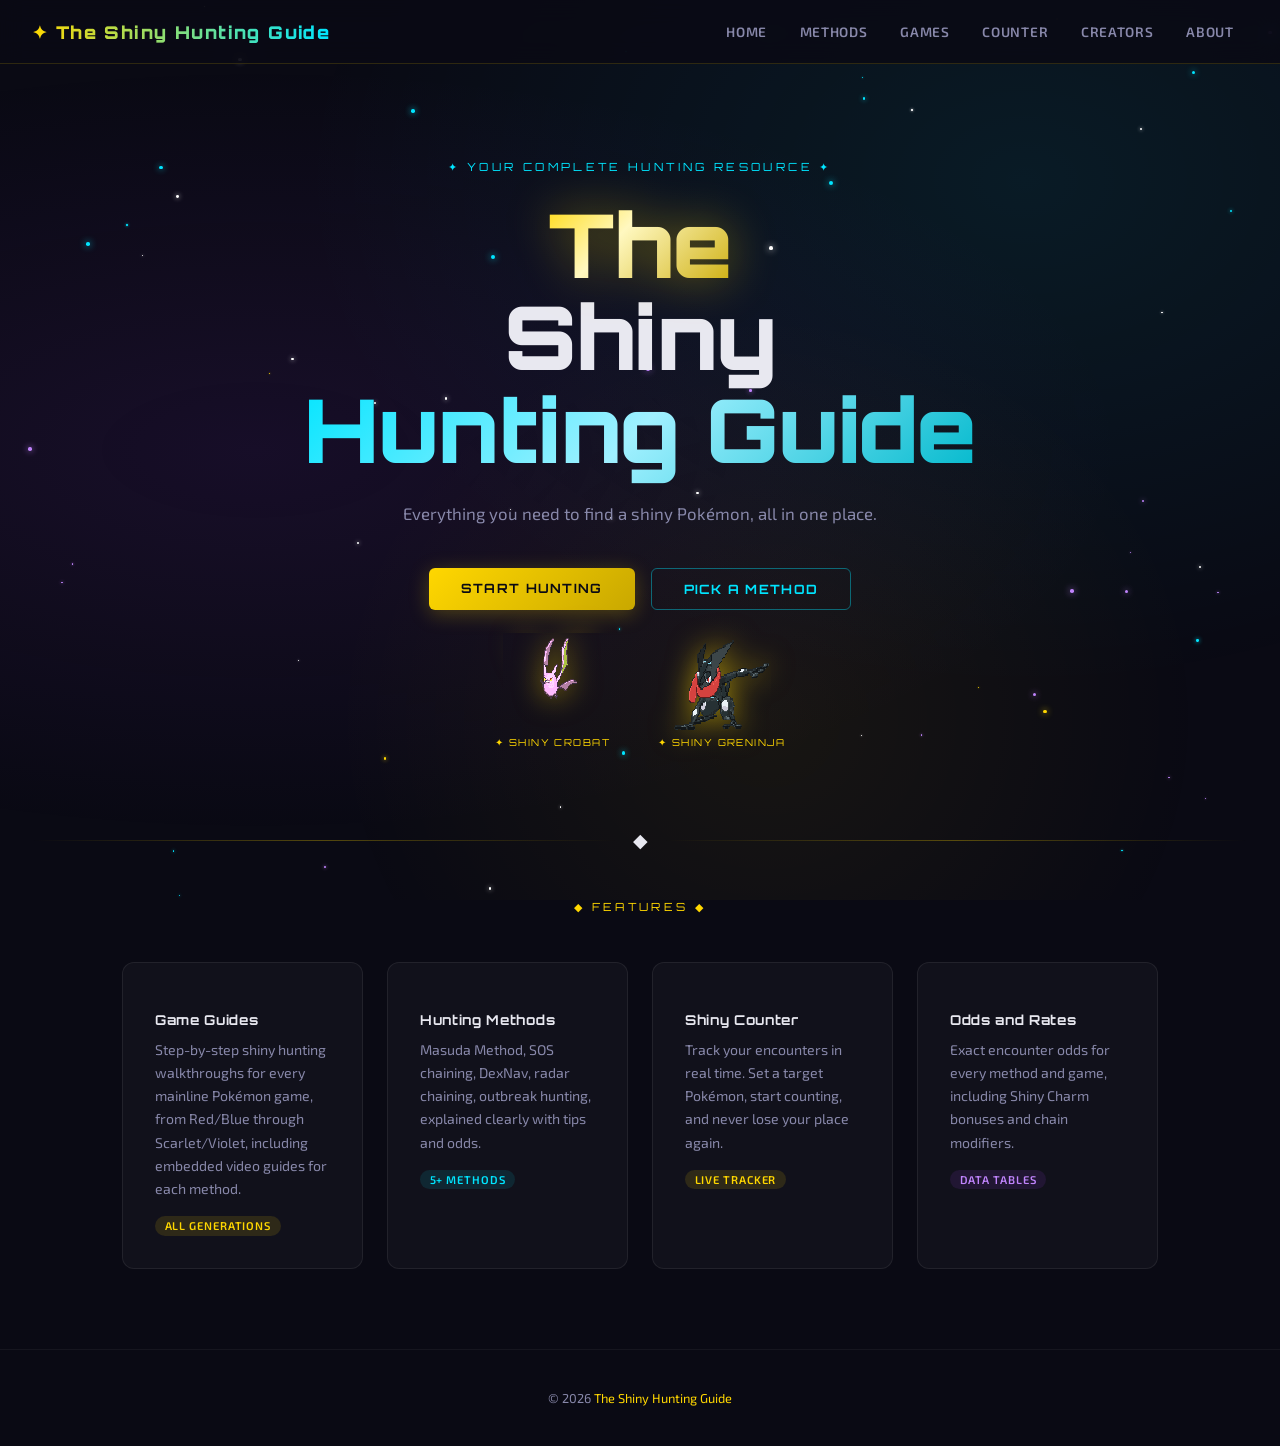
==== commit b0477936: "Update image sources for shiny sprites" ====
--- a/index.html
+++ b/index.html
@@ -55,11 +55,11 @@
       <!-- Animated shiny sprites -->
       <div class="sprite-showcase">
         <div class="sprite-frame">
-          <img src="img/crobat-shiny" alt="Shiny Crobat animated sprite"/>
+          <img src="img/crobat-shiny.gif" alt="Shiny Crobat animated sprite"/>
           <span class="sprite-label">✦ Shiny Crobat</span>
         </div>
         <div class="sprite-frame">
-          <img src="img/greninja-shiny" alt="Shiny Greninja animated sprite"/>
+          <img src="img/greninja-shiny.gif" alt="Shiny Greninja animated sprite"/>
           <span class="sprite-label">✦ Shiny Greninja</span>
         </div>
       </div>
